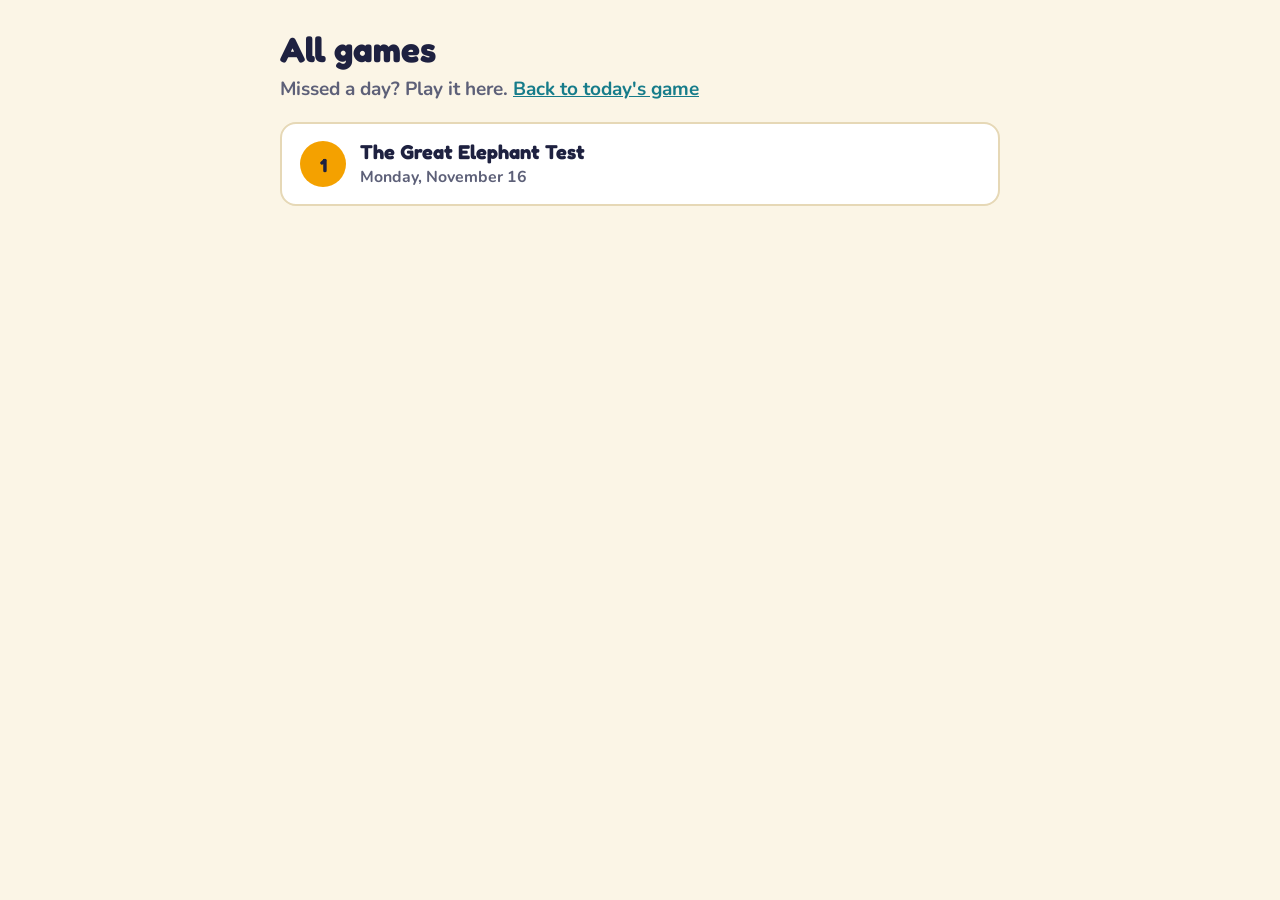
==== e/index.html @ 191c7d31 "Add Game 1 (The Great Elephant Test), the games list and the site address Co-Authored-By: Claude Fab" ====
<!DOCTYPE html>
<html lang="en">
<head>
<meta charset="utf-8">
<meta name="viewport" content="width=device-width, initial-scale=1">
<title>Lenny's Daily Kickoff · All games</title>
<link rel="stylesheet" href="https://fonts.googleapis.com/css2?family=Fredoka:wght@600&family=Nunito:wght@700;800&display=swap">
<style>
body{margin:0;background:#FBF5E6;color:#1E2140;font-family:Nunito,Arial,sans-serif;font-size:19px;font-weight:700}
main{max-width:720px;margin:0 auto;padding:28px 20px 60px}
h1{font-family:Fredoka,Nunito,sans-serif;font-size:2.2rem;margin:0 0 6px}
p{color:#5D6078;margin:0 0 20px}
a.game{display:flex;gap:14px;align-items:center;background:#fff;border:2px solid #E6D8B6;border-radius:16px;padding:16px 18px;margin:12px 0;text-decoration:none;color:inherit}
a.game b{font-family:Fredoka,Nunito,sans-serif;font-size:1.25rem}
.n{width:46px;height:46px;border-radius:50%;background:#F4A100;display:grid;place-items:center;font-family:Fredoka,sans-serif;flex:none}
small{display:block;color:#5D6078}
a.back{color:#167C8A}
</style>
</head>
<body>
<main>
  <h1>All games</h1>
  <p>Missed a day? Play it here. <a class="back" href="../">Back to today's game</a></p>
  <div id="list">Loading...</div>
</main>
<script>
fetch('../editions.json',{cache:'no-store'}).then(r=>r.json()).then(list=>{
  const esc=s=>String(s).replace(/[&<>"]/g,c=>({'&':'&amp;','<':'&lt;','>':'&gt;','"':'&quot;'}[c]));
  list.sort((a,b)=>b.n-a.n);
  document.getElementById('list').innerHTML=list.map(g=>{
    const d=new Date(g.date+'T12:00:00').toLocaleDateString('en-US',{weekday:'long',month:'long',day:'numeric'});
    return '<a class="game" href="../'+esc(g.path)+'"><span class="n">'+g.n+'</span><span><b>'+esc(g.title)+'</b><small>'+esc(d)+'</small></span></a>';
  }).join('')||'No games yet.';
}).catch(()=>{ document.getElementById('list').textContent='Could not load the list. Try again.'; });
</script>
</body>
</html>
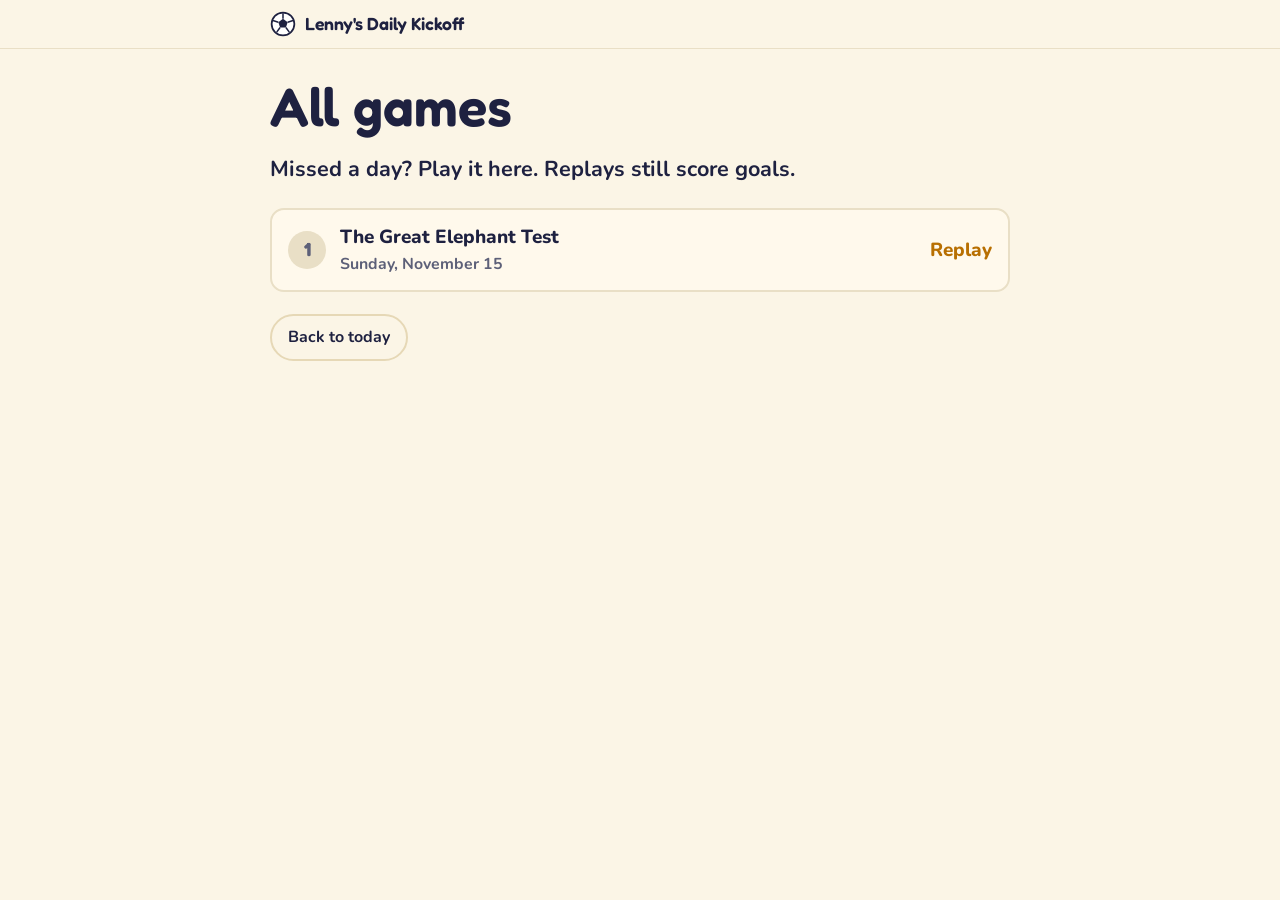
==== commit ee3c5df6: "Split the game into a shared engine and daily content; add home page, checker and builder instructio" ====
--- a/e/index.html
+++ b/e/index.html
@@ -4,34 +4,28 @@
 <meta charset="utf-8">
 <meta name="viewport" content="width=device-width, initial-scale=1">
 <title>Lenny's Daily Kickoff · All games</title>
-<link rel="stylesheet" href="https://fonts.googleapis.com/css2?family=Fredoka:wght@600&family=Nunito:wght@700;800&display=swap">
-<style>
-body{margin:0;background:#FBF5E6;color:#1E2140;font-family:Nunito,Arial,sans-serif;font-size:19px;font-weight:700}
-main{max-width:720px;margin:0 auto;padding:28px 20px 60px}
-h1{font-family:Fredoka,Nunito,sans-serif;font-size:2.2rem;margin:0 0 6px}
-p{color:#5D6078;margin:0 0 20px}
-a.game{display:flex;gap:14px;align-items:center;background:#fff;border:2px solid #E6D8B6;border-radius:16px;padding:16px 18px;margin:12px 0;text-decoration:none;color:inherit}
-a.game b{font-family:Fredoka,Nunito,sans-serif;font-size:1.25rem}
-.n{width:46px;height:46px;border-radius:50%;background:#F4A100;display:grid;place-items:center;font-family:Fredoka,sans-serif;flex:none}
-small{display:block;color:#5D6078}
-a.back{color:#167C8A}
-</style>
+<link rel="preconnect" href="https://fonts.googleapis.com">
+<link rel="stylesheet" href="https://fonts.googleapis.com/css2?family=Fredoka:wght@500;600;700&family=Nunito:wght@500;700;800&display=swap">
+<link rel="stylesheet" href="../assets/engine.css">
 </head>
 <body>
-<main>
-  <h1>All games</h1>
-  <p>Missed a day? Play it here. <a class="back" href="../">Back to today's game</a></p>
-  <div id="list">Loading...</div>
-</main>
+<div id="app">
+  <header class="topbar"><div class="topbar-in"><a class="brand" href="../" id="brand"></a><div style="flex:1"></div></div></header>
+  <main><section class="step hero shown"><h1>All games</h1><p class="lede">Missed a day? Play it here. Replays still score goals.</p><div class="weeklist" id="list">Loading...</div>
+  <div class="next"><a class="btn ghost small" id="home" href="../">Back to today</a></div></section></main>
+</div>
+<script src="../assets/common.js"></script>
 <script>
-fetch('../editions.json',{cache:'no-store'}).then(r=>r.json()).then(list=>{
-  const esc=s=>String(s).replace(/[&<>"]/g,c=>({'&':'&amp;','<':'&lt;','>':'&gt;','"':'&quot;'}[c]));
-  list.sort((a,b)=>b.n-a.n);
-  document.getElementById('list').innerHTML=list.map(g=>{
-    const d=new Date(g.date+'T12:00:00').toLocaleDateString('en-US',{weekday:'long',month:'long',day:'numeric'});
-    return '<a class="game" href="../'+esc(g.path)+'"><span class="n">'+g.n+'</span><span><b>'+esc(g.title)+'</b><small>'+esc(d)+'</small></span></a>';
-  }).join('')||'No games yet.';
-}).catch(()=>{ document.getElementById('list').textContent='Could not load the list. Try again.'; });
+(function(){
+  const L=window.LDK, esc=L.esc, TODAY=L.today(), p=L.currentPlayer(), QS = L.LOCAL && location.search ? location.search : '';
+  document.getElementById('brand').innerHTML=L.ICON.ball+'<span class="t">Lenny\'s Daily Kickoff</span>';
+  document.getElementById('home').href='../'+QS;
+  fetch('../editions.json',{cache:'no-store'}).then(r=>r.json()).then(data=>{
+    const list=(data.editions||[]).filter(e=>e.date<=TODAY).sort((a,b)=>b.n-a.n);
+    document.getElementById('list').innerHTML=list.map(e=>{ const d=!!(p&&p.history&&p.history[e.code]&&p.history[e.code].complete);
+      return '<a class="weekrow'+(d?' done':'')+'" href="../'+esc(e.path)+QS+'"><span class="st">'+(d?'&#10003;':e.n)+'</span><span>'+esc(e.title)+'<small>'+esc(L.prettyDate(e.date))+'</small></span><span class="go">'+(d?'Done':e.date<TODAY?'Replay':'Play')+'</span></a>'; }).join('')||'No games yet.';
+  }).catch(()=>{ document.getElementById('list').textContent='Could not load the list. Try again.'; });
+})();
 </script>
 </body>
 </html>
--- a/assets/engine.css
+++ b/assets/engine.css
@@ -0,0 +1,246 @@
+/* Lenny's Daily Kickoff: shared styles. Built on The Daily Wow kit (MIT, (c) 2026 Raphael Cohen). */
+:root{
+  --bg:#FBF5E6; --card:#FFFFFF; --card2:#FFF9EC; --ink:#1E2140; --muted:#5D6078;
+  --sun:#F4A100; --sun-deep:#B86F00; --sun-soft:#FFE7B3;
+  --nile:#167C8A; --nile-soft:#D6EEF1; --shadow:#6A4FB3; --shadow-soft:#E6DFF7;
+  --sand:#E6D8B6; --line:#E9DFC6; --ok:#1F8A5B; --ok-soft:#DDF3E7; --bad:#C8452D; --bad-soft:#FBE3DE;
+  --sky2:#EAF6FF; --pitch:#2E9E5B; --focus:#F4A100;
+}
+@media (prefers-color-scheme: dark){
+  :root{
+    --bg:#141930; --card:#1E2443; --card2:#252B4F; --ink:#F4EEDD; --muted:#B7BAD0;
+    --sun:#FFB324; --sun-deep:#FFC757; --sun-soft:#4A3A12;
+    --nile:#5BC7D4; --nile-soft:#173A44; --shadow:#B9A2F2; --shadow-soft:#302A52;
+    --sand:#3B4268; --line:#343B62; --ok:#4FD08F; --ok-soft:#173A2C; --bad:#F2806F; --bad-soft:#4A2320;
+    --sky2:#0F1B3A; --pitch:#3DBE74;
+  }
+}
+*{box-sizing:border-box}
+html{-webkit-text-size-adjust:100%}
+body{margin:0;background:var(--bg);color:var(--ink);font-family:Nunito,"Trebuchet MS",Arial,sans-serif;font-size:19px;line-height:1.6;font-weight:500}
+#app{overflow-x:hidden}
+h1,h2,h3{font-family:Fredoka,Nunito,Arial,sans-serif;font-weight:600;line-height:1.15;text-wrap:balance;margin:0}
+h1{font-size:clamp(2.2rem,7vw,3.4rem)}
+h2{font-size:clamp(1.6rem,4.5vw,2.1rem)}
+h3{font-size:1.25rem}
+p{margin:0 0 1em}
+.num{font-variant-numeric:tabular-nums}
+.math{display:inline-block;font-variant-numeric:tabular-nums;white-space:nowrap;font-weight:800}
+a{color:var(--nile)}
+button{font:inherit;color:inherit;-webkit-tap-highlight-color:transparent}
+button:focus-visible,input:focus-visible,textarea:focus-visible{outline:3px solid var(--focus);outline-offset:2px}
+[hidden]{display:none!important}
+
+/* top bar */
+.topbar{position:sticky;top:0;z-index:10;background:color-mix(in srgb,var(--bg) 90%,transparent);backdrop-filter:blur(8px);border-bottom:1px solid var(--line)}
+.topbar-in{max-width:780px;margin:0 auto;padding:10px 20px;display:flex;align-items:center;gap:14px}
+.brand{text-decoration:none;color:inherit;display:flex;align-items:center;gap:9px;font-family:Fredoka,Nunito,sans-serif;font-weight:600;font-size:1.1rem;white-space:nowrap}
+.brand svg{width:26px;height:26px;flex:none}
+.progress{flex:1;display:grid;grid-template-columns:repeat(14,1fr);gap:3px}
+.progress span{height:8px;border-radius:4px;background:var(--line);transition:background .3s}
+.progress span.done{background:var(--pitch)}
+.progress span.cur{background:var(--sun);box-shadow:0 0 0 2px var(--sun-soft)}
+.who{font-size:.92rem;color:var(--muted);white-space:nowrap;display:flex;gap:7px;align-items:center}
+.who b{color:var(--ink)}
+.who .kit svg{display:block}
+.statpill{display:inline-flex;align-items:center;gap:5px;background:var(--card);border:1px solid var(--line);border-radius:999px;padding:2px 9px;font-size:.85rem;white-space:nowrap;font-weight:800;color:var(--ink)}
+.statpill svg{width:15px;height:15px}
+@media (max-width:640px){.brand span.t{display:none}}
+
+main{max-width:780px;margin:0 auto;padding:0 20px 130px}
+.step{display:none;padding:26px 0 8px}
+.step.shown{display:block;animation:rise .4s ease-out both}
+@keyframes rise{from{opacity:.001;transform:translateY(12px)}to{opacity:1;transform:none}}
+@media (prefers-reduced-motion:reduce){.step.shown{animation:none} *{transition:none!important}}
+
+/* page marker */
+.ch{display:flex;align-items:center;gap:10px;margin-bottom:10px;color:var(--muted);font-size:.95rem;font-weight:800;letter-spacing:.04em;text-transform:uppercase}
+.ch .half{background:var(--ok-soft);color:var(--ok);border-radius:999px;padding:2px 12px;letter-spacing:.03em}
+.ch .say{margin-left:auto}
+.say{display:inline-flex;align-items:center;gap:7px;background:var(--card);border:2px solid var(--sand);border-radius:999px;padding:6px 14px;font-weight:800;font-size:.9rem;cursor:pointer;text-transform:none;letter-spacing:0;color:var(--ink)}
+.say svg{width:18px;height:18px}
+.say.on{border-color:var(--sun);background:var(--sun-soft)}
+
+/* story */
+.pic{border-radius:16px;overflow:hidden;border:2px solid var(--sand);margin:6px 0 18px;background:var(--sky2)}
+.pic svg{display:block;width:100%;height:auto}
+.story{font-size:1.5rem;line-height:1.55;font-weight:700;margin:0 0 .6em}
+.story .big{font-family:Fredoka,Nunito,sans-serif;color:var(--sun-deep)}
+.word{background:none;border:0;border-bottom:3px dotted var(--sun);padding:0;cursor:pointer;font-weight:inherit}
+.nb{white-space:nowrap}
+.defbox{display:none;background:var(--sun-soft);border-radius:12px;padding:10px 16px;margin:0 0 14px;font-size:1.05rem}
+.defbox.show{display:block}
+.lede{font-size:1.35rem;font-weight:700;max-width:30em;margin-top:14px}
+
+/* hero */
+.hero{position:relative}
+.hero .deco{position:absolute;top:8px;right:-30px;width:200px;height:200px;opacity:.22;z-index:0;pointer-events:none}
+.hero > *:not(.deco){position:relative;z-index:1}
+.eyebrow{display:flex;gap:10px;align-items:center;color:var(--muted);font-size:.95rem;margin-bottom:12px;flex-wrap:wrap;font-weight:700}
+.eyebrow .tag{background:var(--card);border:1px solid var(--line);border-radius:999px;padding:3px 12px}
+
+/* cards & panels */
+.panel{background:var(--card);border:1px solid var(--line);border-radius:14px;padding:20px 22px;margin:20px 0}
+.panel.instrument{border:2px solid var(--sand);background:var(--card2)}
+.panel h3{margin-bottom:10px}
+.panel .cap{color:var(--muted);font-size:1rem;margin:0}
+.aha{border-left:6px solid var(--sun);padding:6px 18px;margin:20px 0;font-size:1.15rem;font-weight:700}
+.aha b{color:var(--sun-deep)}
+.twocol{display:grid;grid-template-columns:1fr 1fr;gap:16px}
+@media (max-width:640px){.twocol{grid-template-columns:1fr}}
+.controls{display:flex;gap:14px;align-items:center;flex-wrap:wrap;margin-top:14px}
+.controls label{display:flex;flex-direction:column;gap:6px;flex:1;min-width:180px;font-size:1rem;color:var(--muted);font-weight:700}
+input[type=text],textarea{font:inherit;font-weight:700;padding:12px 14px;border:2px solid var(--sand);border-radius:12px;background:var(--card);color:var(--ink);width:100%;font-size:1.2rem}
+input.numin{max-width:170px;text-align:center;font-family:Fredoka,Nunito,sans-serif;font-size:1.6rem;padding:8px 10px}
+textarea{min-height:130px;resize:vertical;line-height:1.5}
+.readout{font-size:1.05rem;background:var(--card);border:1px solid var(--line);border-radius:10px;padding:10px 14px;display:inline-flex;gap:8px;align-items:baseline;font-weight:700}
+.readout b{font-family:Fredoka,Nunito,sans-serif;font-size:1.6rem;color:var(--sun-deep)}
+.seg{display:inline-flex;border:2px solid var(--sand);border-radius:999px;overflow:hidden}
+.seg button{background:transparent;border:0;padding:10px 18px;cursor:pointer;font-weight:800}
+.seg button.on{background:var(--ink);color:var(--bg)}
+
+.btn{display:inline-flex;align-items:center;gap:8px;background:var(--sun);color:#1E2140;border:0;border-radius:999px;padding:13px 26px;font-weight:800;font-size:1.1rem;cursor:pointer;box-shadow:0 3px 0 var(--sun-deep);transition:transform .08s}
+.btn:active{transform:translateY(2px);box-shadow:0 1px 0 var(--sun-deep)}
+.btn:disabled{opacity:.4;cursor:not-allowed;box-shadow:none}
+.btn.ghost{background:transparent;color:var(--ink);border:2px solid var(--sand);box-shadow:none}
+.btn.small{padding:9px 16px;font-size:1rem}
+.next{margin:22px 0 12px;display:flex;gap:12px;align-items:center;flex-wrap:wrap}
+.next .hintline{color:var(--muted);font-size:.95rem;font-weight:700}
+
+/* players */
+.tracks{display:grid;grid-template-columns:1fr 1fr;gap:14px;margin:14px 0}
+@media (max-width:560px){.tracks{grid-template-columns:1fr}}
+.track{border:3px solid var(--line);background:var(--card);border-radius:16px;padding:12px 16px;cursor:pointer;text-align:left;display:flex;gap:14px;align-items:center;transition:border-color .2s,transform .1s}
+.track.on{border-color:var(--pitch)}
+.track small{display:block;color:var(--muted);font-weight:700}
+.kitlab{display:grid;grid-template-columns:170px 1fr;gap:20px;align-items:center}
+@media (max-width:560px){.kitlab{grid-template-columns:1fr;justify-items:center}}
+.kitprev{display:grid;place-items:center;background:var(--ok-soft);border-radius:16px;padding:10px}
+.swatches{display:flex;gap:8px;flex-wrap:wrap;margin:6px 0 12px}
+.sw{width:40px;height:40px;border-radius:50%;border:3px solid var(--line);cursor:pointer;padding:0}
+.sw.on{border-color:var(--ink);box-shadow:0 0 0 3px var(--sun)}
+.sw:disabled{opacity:.2;cursor:not-allowed}
+.swhint{font-weight:700}
+.swlabel{font-size:.95rem;color:var(--muted);font-weight:800}
+
+/* quiz */
+.q{margin:18px 0;padding:18px 20px;border:1px solid var(--line);border-radius:14px;background:var(--card)}
+.q .qt{font-weight:800;font-size:1.2rem;margin-bottom:12px;line-height:1.4}
+.q .opts{display:grid;gap:8px}
+.q .opt{text-align:left;background:var(--card2);border:2px solid var(--line);border-radius:12px;padding:12px 14px;cursor:pointer;display:flex;gap:12px;align-items:center;font-weight:700;font-size:1.1rem}
+.q .opt .k{width:30px;height:30px;border-radius:50%;border:2px solid var(--sand);display:grid;place-items:center;font-size:.9rem;flex:none;font-weight:800}
+.q.locked .opt{cursor:default}
+.q .opt:disabled{opacity:.75;cursor:default}
+.q .opt.right{border-color:var(--ok);background:var(--ok-soft)} .q .opt.right .k{background:var(--ok);border-color:var(--ok);color:#fff}
+.q .opt.wrong{border-color:var(--bad);background:var(--bad-soft)} .q .opt.wrong .k{background:var(--bad);border-color:var(--bad);color:#fff}
+.fb{margin-top:12px;padding:12px 14px;border-radius:12px;background:var(--sun-soft);display:none;font-weight:700}
+.fb.show{display:block}
+.qc-label{font-size:.85rem;letter-spacing:.06em;color:var(--muted);margin-bottom:6px;font-weight:800;text-transform:uppercase}
+.golden{border:2px dashed var(--sun);background:linear-gradient(180deg,var(--sun-soft),var(--card))}
+.ninoSay{display:flex;gap:10px;align-items:flex-start}
+.ninoSay .av{flex:none;line-height:0}
+.board{display:flex;gap:8px;align-items:center;flex-wrap:wrap;margin:6px 0 4px}
+.board .dot{width:34px;height:34px;border-radius:50%;border:3px solid var(--line);display:grid;place-items:center;font-weight:800;font-size:.9rem;color:var(--muted);background:var(--card)}
+.board .dot.goal{background:var(--ok);border-color:var(--ok);color:#fff}
+.board .dot.miss{background:var(--bad-soft);border-color:var(--bad);color:var(--bad)}
+.board .dot.star{border-style:dashed;border-color:var(--sun)}
+.board .dot.star.goal{background:var(--sun);border-style:solid;color:#1E2140}
+.board .lbl{font-weight:800;color:var(--muted);font-size:.9rem;margin-right:4px}
+.stack{font-family:Fredoka,Nunito,sans-serif;font-size:1.9rem;line-height:1.25;display:inline-grid;text-align:right;margin:4px 18px 4px 0;font-variant-numeric:tabular-nums}
+.stack .bar{border-top:3px solid var(--ink);margin-top:2px;height:6px}
+
+/* ordering */
+.order{display:grid;gap:8px}
+.order .card{background:var(--card2);border:2px solid var(--line);border-radius:12px;padding:12px 14px;cursor:pointer;display:flex;gap:12px;align-items:center;text-align:left;font-weight:700;font-size:1.1rem}
+.order .card .n{width:32px;height:32px;border-radius:50%;background:var(--line);display:grid;place-items:center;font-weight:800;flex:none}
+.order .card.picked{border-color:var(--sun);background:var(--sun-soft)} .order .card.picked .n{background:var(--sun);color:#1E2140}
+.order .card.ok{border-color:var(--ok)} .order .card.ok .n{background:var(--ok);color:#fff}
+.order .card.ko{border-color:var(--bad)} .order .card.ko .n{background:var(--bad);color:#fff}
+
+/* results */
+.score{display:flex;gap:22px;align-items:center;flex-wrap:wrap}
+.ring{width:150px;height:150px;border-radius:50%;display:grid;place-items:center;background:conic-gradient(var(--pitch) calc(var(--p)*1%),var(--line) 0);position:relative;flex:none}
+.ring::after{content:"";position:absolute;inset:14px;border-radius:50%;background:var(--card)}
+.ring b{position:relative;z-index:1;font-family:Fredoka,Nunito,sans-serif;font-size:2.6rem;line-height:1;text-align:center}
+.ring b small{display:block;font-size:.85rem;font-family:Nunito,sans-serif;color:var(--muted)}
+.stars{font-size:1.7rem;letter-spacing:.1em;color:var(--sun)}
+.stars .off{color:var(--line)}
+.small{font-size:.95rem;color:var(--muted);font-weight:700}
+details.src{margin-top:30px;color:var(--muted);font-size:.92rem}
+details.src summary{cursor:pointer;font-weight:800}
+.chk{display:flex;gap:12px;align-items:flex-start;margin:10px 0;cursor:pointer;font-weight:700}
+.chk input{width:26px;height:26px;margin-top:2px;accent-color:var(--sun);flex:none}
+.pill-ok{color:var(--ok);font-weight:800}
+.pill-bad{color:var(--bad);font-weight:800}
+.toast{position:fixed;bottom:22px;left:50%;transform:translateX(-50%);background:var(--ink);color:var(--bg);padding:10px 18px;border-radius:999px;opacity:0;transition:opacity .3s;pointer-events:none;z-index:40;font-weight:800}
+.toast.show{opacity:1}
+
+/* game layer */
+.xpbar{height:12px;background:var(--line);border-radius:6px;overflow:hidden;margin-top:8px}
+.xpbar i{display:block;height:100%;background:var(--pitch);width:0;transition:width 1s ease-out}
+.badges{display:flex;gap:10px;flex-wrap:wrap;margin-top:10px}
+.badge{display:inline-flex;align-items:center;gap:8px;background:var(--sun-soft);border-radius:999px;padding:6px 14px 6px 8px;font-weight:800}
+.badge .dot{width:28px;height:28px;border-radius:50%;background:var(--sun);display:grid;place-items:center;color:#1E2140;font-family:Fredoka,sans-serif;font-size:.95rem}
+.badge.new{outline:2px solid var(--sun)}
+.vault{position:relative;border:3px dashed var(--sand);border-radius:16px;padding:22px;text-align:center;margin:22px 0;background:var(--card2)}
+.vault.open{border-style:solid;border-color:var(--sun);background:linear-gradient(180deg,var(--sun-soft),var(--card2))}
+.vault .lock{line-height:1}
+.vault .lock svg{width:46px;height:46px}
+.vault .pw{font-family:Fredoka,Nunito,sans-serif;font-weight:700;font-size:clamp(1.7rem,6vw,2.6rem);letter-spacing:.02em;color:var(--sun-deep);margin:8px 0 4px;user-select:all;-webkit-user-select:all}
+.vault .todo{display:inline-block;text-align:left;margin-top:8px;font-weight:700}
+.vault .todo span{display:block}
+.vault .todo .ok{color:var(--ok)} .vault .todo .no{color:var(--bad)}
+
+/* helper chat: El Nino */
+.fab{position:fixed;right:18px;bottom:18px;z-index:30;display:flex;align-items:center;gap:10px;background:var(--ink);color:var(--bg);border:0;border-radius:999px;padding:8px 18px 8px 8px;font-weight:800;font-size:1rem;cursor:pointer;box-shadow:0 6px 20px rgba(0,0,0,.18)}
+.fab .av{line-height:0}
+.chat{position:fixed;right:14px;bottom:14px;z-index:31;width:min(430px,calc(100vw - 28px));height:min(620px,calc(100vh - 28px));background:var(--card);border:1px solid var(--line);border-radius:18px;box-shadow:0 14px 40px rgba(0,0,0,.22);display:none;flex-direction:column;overflow:hidden}
+.chat.open{display:flex}
+.chat header{display:flex;align-items:center;gap:12px;padding:12px 14px;background:var(--sun-soft);border-bottom:1px solid var(--line)}
+.chat header .av{line-height:0;flex:none}
+.chat header b{display:block;font-family:Fredoka,sans-serif;font-weight:600;font-size:1.15rem}
+.chat header small{color:var(--muted);font-weight:700}
+.chat header .x{margin-left:auto;background:transparent;border:0;font-size:1.7rem;cursor:pointer;color:var(--muted);line-height:1;padding:4px 10px}
+.msgs{flex:1;overflow-y:auto;padding:14px;display:flex;flex-direction:column;gap:10px}
+.msg{max-width:88%;padding:10px 14px;border-radius:14px;line-height:1.5;font-size:1.05rem;font-weight:700}
+.msg.bot{background:var(--card2);border:1px solid var(--line);align-self:flex-start;border-top-left-radius:4px}
+.msg.me{background:var(--ok-soft);align-self:flex-end;border-top-right-radius:4px}
+.msg.sys{background:transparent;color:var(--muted);font-size:.92rem;align-self:center;text-align:center}
+.chips{display:flex;gap:6px;flex-wrap:wrap;padding:0 14px 8px}
+.chips button{background:var(--card);border:1px solid var(--sand);border-radius:999px;padding:6px 12px;font-size:.9rem;cursor:pointer;font-weight:700}
+.composer{display:flex;gap:8px;padding:10px 12px;border-top:1px solid var(--line);align-items:flex-end}
+.composer textarea{min-height:48px;max-height:120px;padding:10px 12px;border-radius:12px;resize:none;font-size:1.05rem}
+.composer .send{background:var(--sun);border:0;border-radius:12px;width:48px;height:48px;cursor:pointer;display:grid;place-items:center;flex:none;box-shadow:0 2px 0 var(--sun-deep)}
+.composer .send:disabled{opacity:.4;box-shadow:none}
+.composer .send svg{width:22px;height:22px}
+.typing{display:inline-flex;gap:4px;align-items:center}
+.typing i{width:6px;height:6px;border-radius:50%;background:var(--muted);animation:blink 1.2s infinite}
+.typing i:nth-child(2){animation-delay:.2s}.typing i:nth-child(3){animation-delay:.4s}
+@keyframes blink{50%{opacity:.2}}
+@media (max-width:640px){.fab span.lbl{display:none}.fab{padding:8px}}
+.pop{animation:pop .35s ease-out both}
+@keyframes pop{from{opacity:0;transform:translateY(-8px)}to{opacity:1;transform:none}}
+
+/* toys */
+.toybox .pic{margin:12px 0 0}
+.toybtn{touch-action:manipulation}
+
+/* notices */
+.notice{background:var(--sun-soft);border-radius:14px;padding:14px 18px;margin:16px 0;font-weight:700}
+.eyebrow .tag.replay{background:var(--shadow-soft);border-color:var(--shadow);color:var(--shadow)}
+
+/* home page */
+.hubcard{background:var(--card);border:2px solid var(--sand);border-radius:18px;padding:20px 22px;margin:18px 0}
+.hubcard.today{border-color:var(--pitch);background:linear-gradient(180deg,var(--ok-soft),var(--card))}
+.hubcard h2{margin-bottom:6px}
+.playerstrip{display:flex;gap:14px;align-items:center;flex-wrap:wrap}
+.playerstrip .meta{font-weight:800}
+.playerstrip .meta small{display:block;color:var(--muted);font-weight:700}
+.weeklist{display:grid;gap:10px;margin-top:12px}
+.weekrow{display:flex;gap:14px;align-items:center;background:var(--card2);border:2px solid var(--line);border-radius:14px;padding:12px 16px;text-decoration:none;color:inherit;font-weight:800}
+.weekrow .st{width:38px;height:38px;border-radius:50%;display:grid;place-items:center;flex:none;background:var(--line);color:var(--muted);font-family:Fredoka,sans-serif}
+.weekrow.done .st{background:var(--ok);color:#fff}
+.weekrow small{display:block;color:var(--muted);font-weight:700}
+.weekrow .go{margin-left:auto;color:var(--sun-deep);white-space:nowrap}
+a.btn{text-decoration:none}
+.switch{display:flex;gap:8px;flex-wrap:wrap;margin-top:12px}
